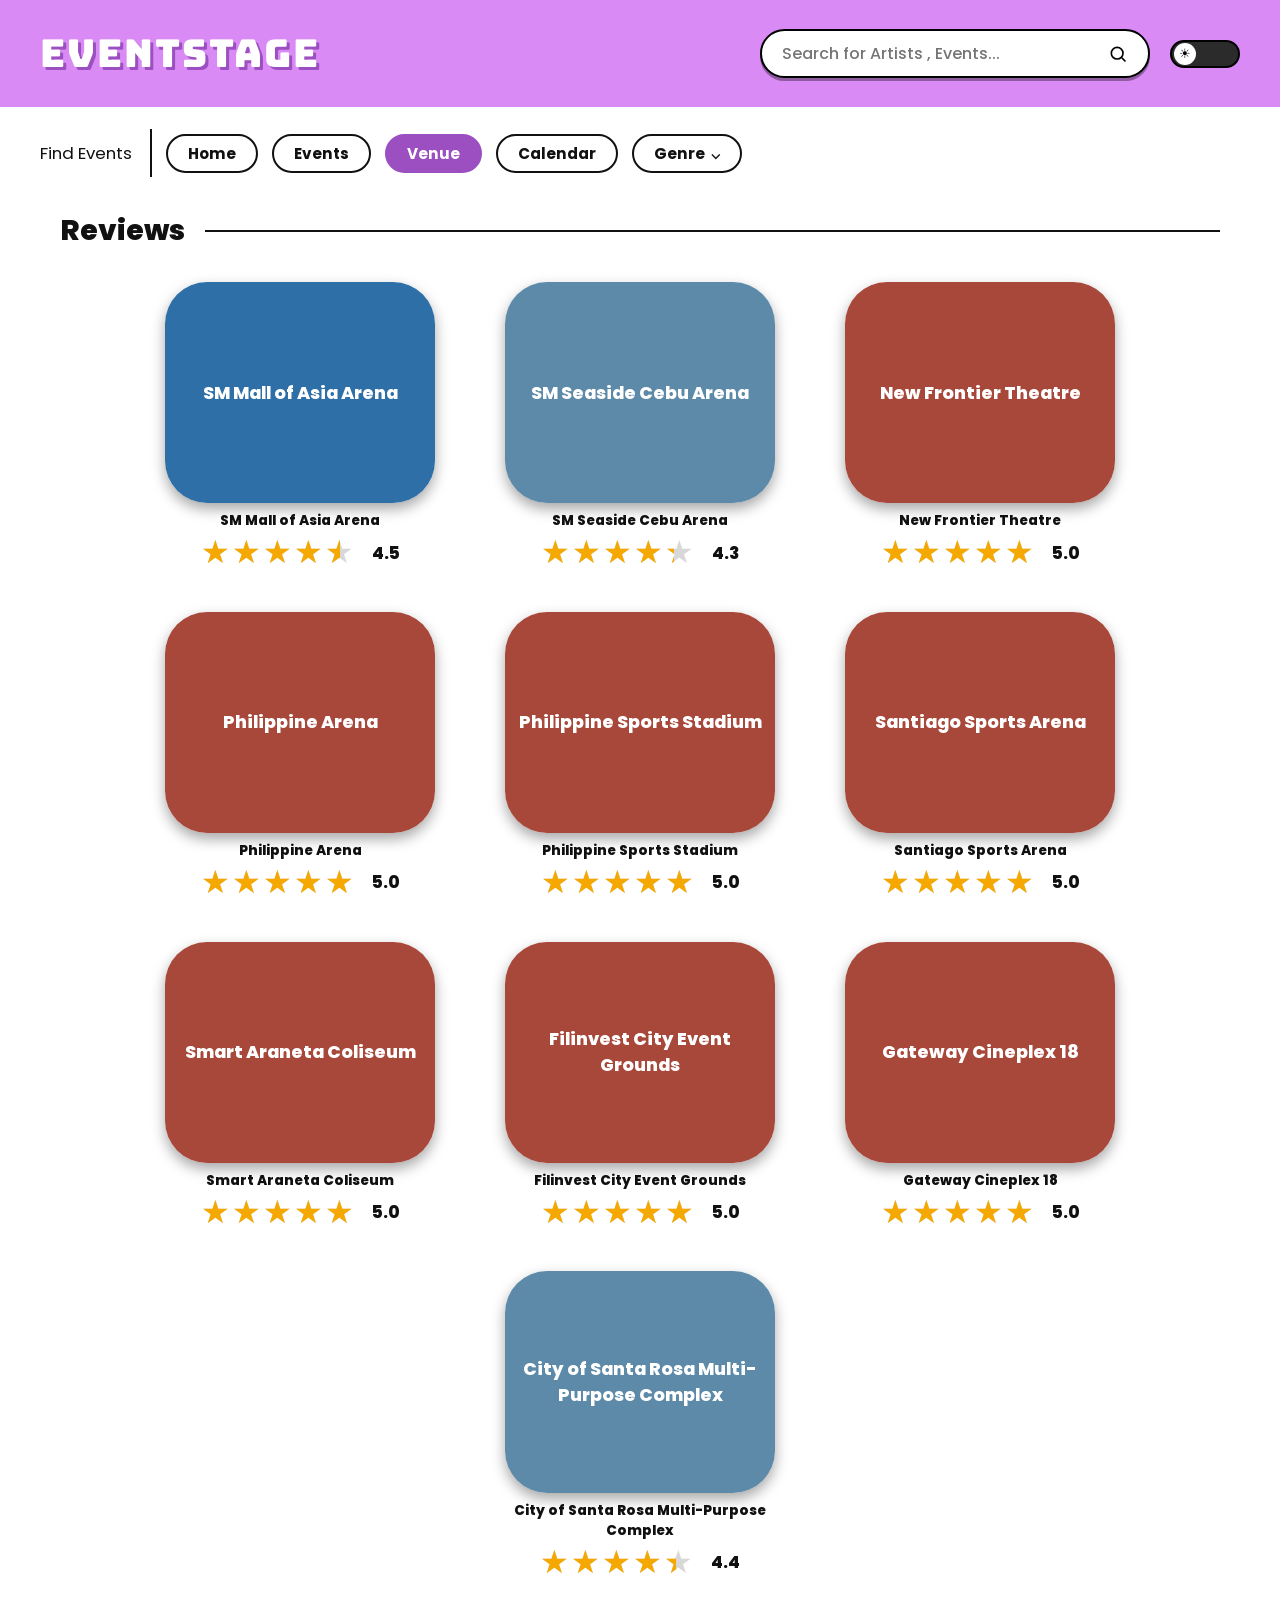
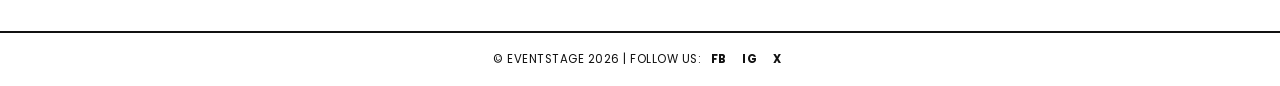
==== venue/venue.html @ 8236c43d "Add files via upload" ====
<!DOCTYPE html>
<html lang="en">
<head>
<meta charset="UTF-8">
<meta name="viewport" content="width=device-width, initial-scale=1">
<title>Eventstage | Venue</title>
<link href="https://fonts.googleapis.com/css2?family=Poppins:wght@400;500;600;700;800&family=Bungee&display=swap" rel="stylesheet">
<link rel="stylesheet" href="../shared/base.css">
<link rel="stylesheet" href="venue.css">
</head>
<body data-page="venue">

<header>
  <a href="../home/home.html" class="logo">EVENTSTAGE</a>
  <div class="header-right">
    <form class="search" id="searchForm" role="search">
      <input id="searchInput" type="text" placeholder="Search for Artists , Events..." autocomplete="off">
      <button type="submit" aria-label="Search"><svg viewBox="0 0 24 24"><circle cx="11" cy="11" r="7"/><path d="M21 21l-4.3-4.3"/></svg></button>
    </form>
    <div class="toggle" id="themeToggle" title="Toggle dark mode"></div>
  </div>
</header>

<nav class="nav">
  <span class="label">Find Events</span>
  <a class="pill" href="../home/home.html">Home</a>
  <a class="pill" href="../events/events.html">Events</a>
  <a class="pill active" href="../venue/venue.html">Venue</a>
  <a class="pill" href="../calendar/calendar.html">Calendar</a>
  <div class="dropdown" id="genreDropdown">
    <button class="pill" id="genreBtn" type="button">Genre &nbsp;⌵</button>
    <div class="dropdown-menu" id="genreMenu"></div>
  </div>
</nav>

<main>
  <div class="section-title"><h2>Reviews</h2><span></span></div>
  <div class="venue-grid" id="venueGrid"></div>
</main>

<footer class="footer">© EVENTSTAGE 2026 | FOLLOW US: <a href="#">FB</a> <a href="#">IG</a> <a href="#">X</a></footer>

<script src="../shared/data.js"></script>
<script src="../shared/common.js"></script>
<script src="venue.js"></script>
</body>
</html>
---- shared/base.css ----
/* ===== Eventstage shared styles (header, nav, theme, footer) - used by every page ===== */
:root{
  --bg:#ffffff; --text:#111; --header:#d98af5; --accent:#9b4fc0;
  --accent-soft:#d3a8e0; --accent-border:#ecd0f7; --card-shadow:rgba(0,0,0,.35);
  --arrow:#8e44ad; --cal-head:#dcc8f5; --cal-event:#b9a0e6; --cal-line:#c9b2ee; --muted:#bbb;
}
body.dark{
  --bg:#16121a; --text:#f3eaf8; --header:#6b2f86; --accent:#b565d9;
  --accent-soft:#5a3a69; --accent-border:#7a4d90; --card-shadow:rgba(0,0,0,.8);
  --arrow:#c47be6; --cal-head:#4a2f60; --cal-event:#7a4d9e; --cal-line:#5d4075; --muted:#6a5a75;
}
*{box-sizing:border-box;margin:0;padding:0}
body{font-family:'Poppins',sans-serif;background:var(--bg);color:var(--text);transition:background .3s,color .3s;min-height:100vh;display:flex;flex-direction:column}
main{flex:1}
a{color:inherit;text-decoration:none}

/* Header */
header{background:var(--header);display:flex;align-items:center;justify-content:space-between;gap:20px;padding:28px 40px;flex-wrap:wrap}
.logo{font-family:'Bungee',sans-serif;font-size:2.4rem;color:#fff;letter-spacing:2px;text-shadow:3px 3px 0 var(--accent)}
.header-right{display:flex;align-items:center;gap:20px;flex:1;justify-content:flex-end;min-width:260px}
.search{display:flex;align-items:center;background:#fff;border:2.5px solid #000;border-radius:40px;padding:10px 20px;width:100%;max-width:390px;box-shadow:0 3px 0 rgba(0,0,0,.35)}
.search input{border:none;outline:none;flex:1;font:500 1rem 'Poppins',sans-serif;color:#555;background:transparent;min-width:0}
.search button{border:none;background:none;cursor:pointer;display:grid;place-items:center}
.search svg{width:20px;height:20px;stroke:#000;fill:none;stroke-width:2}
.toggle{width:70px;height:28px;border-radius:20px;background:#2b2b2b;border:2px solid #000;position:relative;cursor:pointer;flex-shrink:0}
.toggle::after{content:"☀";position:absolute;top:1px;left:2px;width:22px;height:22px;border-radius:50%;background:#fff;color:#000;font-size:.8rem;display:grid;place-items:center;transition:transform .3s}
body.dark .toggle::after{transform:translateX(40px);content:"☾"}

/* Nav */
.nav{display:flex;align-items:center;gap:14px;padding:22px 40px;flex-wrap:wrap}
.nav .label{padding-right:18px;border-right:2px solid var(--text);line-height:3rem;font-size:1.05rem}
.pill{font:700 .95rem 'Poppins',sans-serif;border:2px solid var(--text);color:var(--text);background:transparent;border-radius:30px;padding:6px 20px;cursor:pointer;transition:.2s;display:inline-block}
.pill:hover{background:var(--accent-soft)}
.pill.active{background:var(--accent);color:#fff;border-color:var(--accent)}
.dropdown{position:relative}
.dropdown-menu{display:none;position:absolute;top:110%;left:0;background:var(--bg);border:2px solid var(--text);border-radius:14px;min-width:160px;z-index:20;overflow:hidden}
.dropdown.open .dropdown-menu{display:block}
.dropdown-menu a{display:block;padding:9px 16px;font:500 .9rem 'Poppins',sans-serif}
.dropdown-menu a:hover,.dropdown-menu a.sel{background:var(--accent);color:#fff}

/* Shared bits */
.section-title{display:flex;align-items:center;gap:20px;padding:10px 60px 0}
.section-title h2{font-size:1.8rem;font-weight:800}
.section-title span{flex:1;height:2px;background:var(--text)}
.poster{position:relative;overflow:hidden}
.poster img{position:relative;z-index:1;width:100%;height:100%;object-fit:cover;display:block}
.poster .fallback{position:absolute;inset:0;display:grid;place-items:center;text-align:center;padding:12px;font-weight:800;color:#fff;font-size:.9rem}
.empty{text-align:center;padding:60px 20px;font-size:1.1rem}

/* Footer */
.footer{text-align:center;font-size:.72rem;letter-spacing:.5px;padding:18px 20px;border-top:2px solid var(--text);margin-top:30px}
.footer a{margin:0 6px;font-weight:700}
.footer a:hover{color:var(--accent)}

@media(max-width:640px){
  header,.nav{padding:18px 20px}
  .logo{font-size:1.8rem}
  .section-title{padding:10px 20px 0}
}
---- venue/venue.css ----
/* ===== Venue page ===== */
.venue-grid{display:flex;justify-content:center;flex-wrap:wrap;gap:40px 70px;padding:30px 60px 20px}
.venue-card{width:270px;text-align:center;display:block;transition:transform .2s}
.venue-card:hover{transform:translateY(-6px)}
.venue-card .poster{width:100%;aspect-ratio:1/0.82;border-radius:42px;box-shadow:0 6px 14px var(--card-shadow)}
.venue-card .fallback{font-size:1.1rem}
.venue-card h3{margin-top:8px;font-size:.85rem;font-weight:800}
.rating{display:flex;align-items:center;justify-content:center;gap:16px;margin-top:2px}
.stars{position:relative;display:inline-block;font-size:2rem;line-height:1.2;letter-spacing:2px;color:#d8d8d8;white-space:nowrap}
.stars .fill{position:absolute;left:0;top:0;overflow:hidden;color:#f5a800}
.score{font-weight:800;font-size:1.05rem}

@media(max-width:640px){ .venue-grid{padding:20px} }
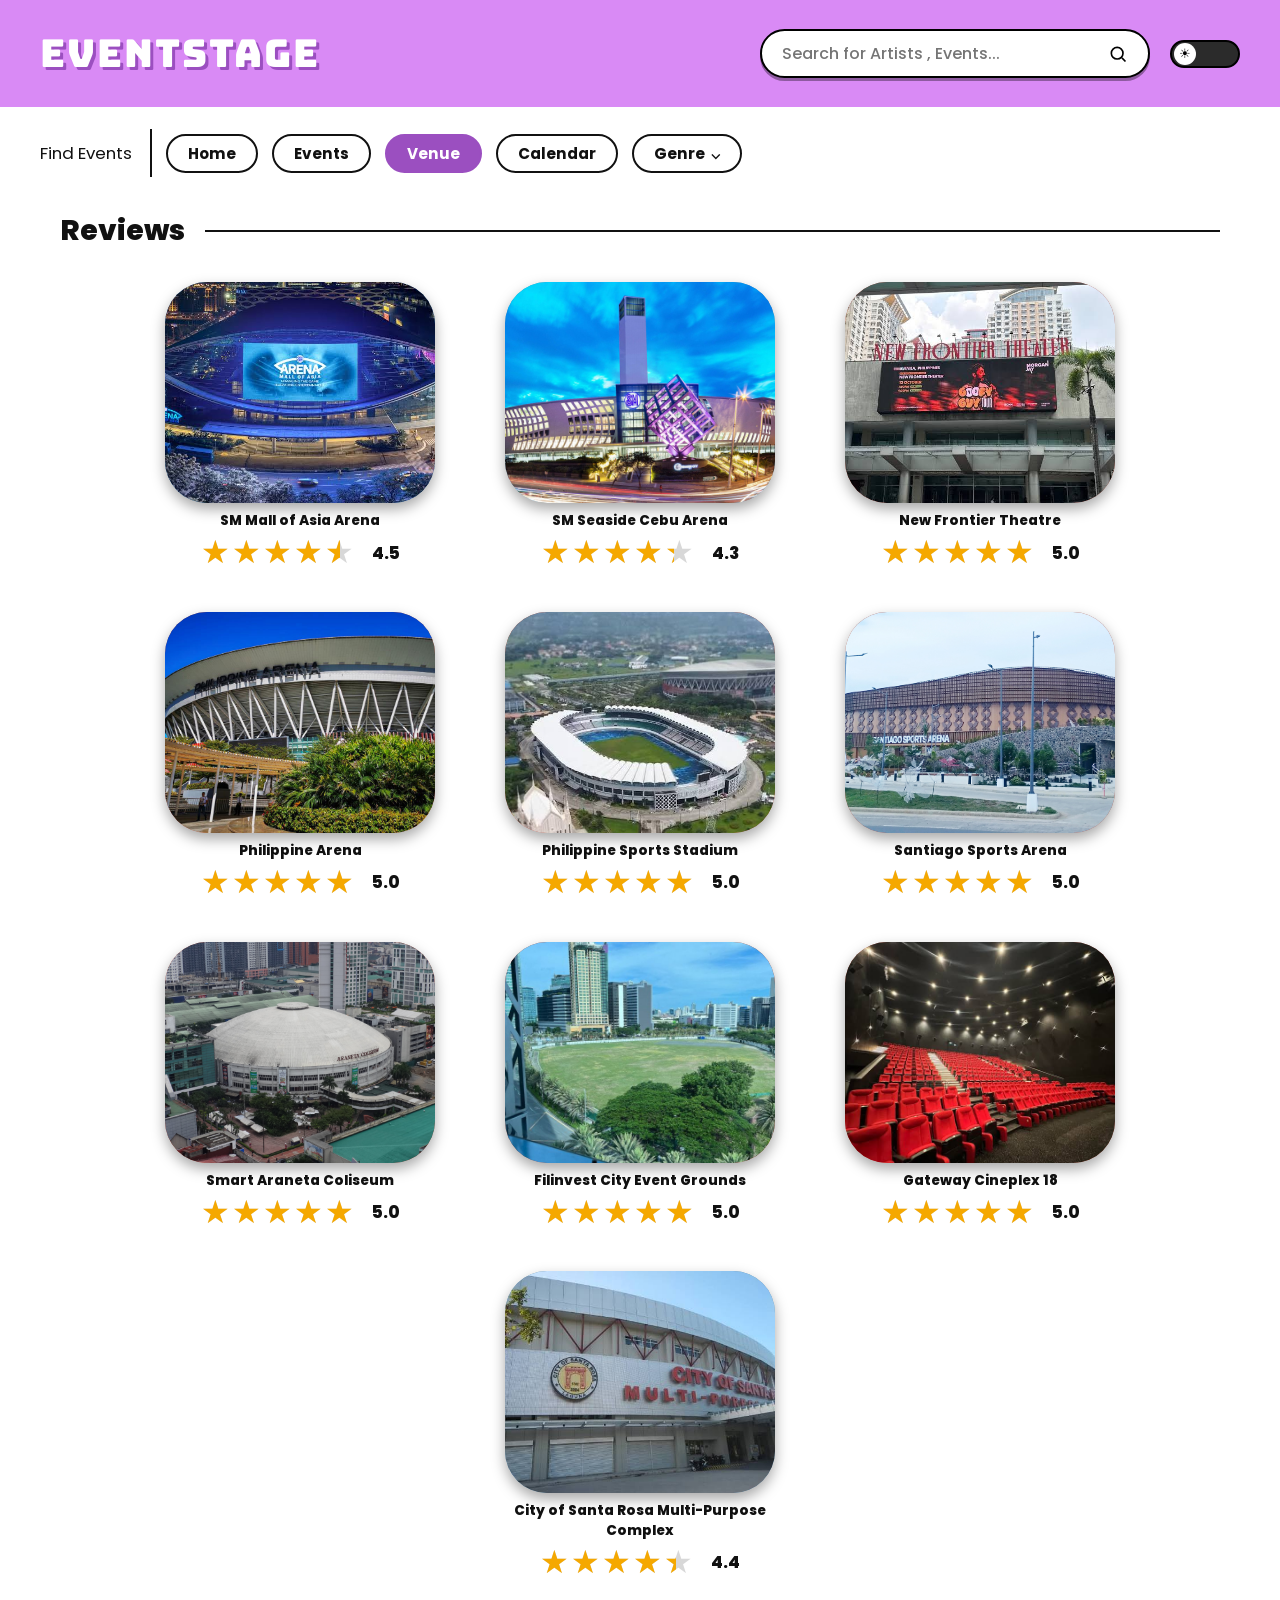
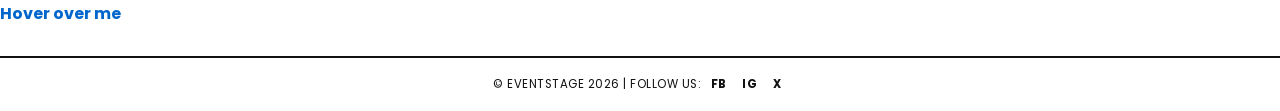
==== commit 02cfdd02: "Add hover container for venue reviews Added a hover container with a comment box to display venue re" ====
--- a/venue/venue.html
+++ b/venue/venue.html
@@ -38,6 +38,11 @@
   <div class="venue-grid" id="venueGrid"></div>
 </main>
 
+<span class="hover-container">
+  Hover over me
+  <span class="comment-box">Wow! This venue is soo good!! I would love to come back again</span>
+</span>
+
 <footer class="footer">© EVENTSTAGE 2026 | FOLLOW US: <a href="#">FB</a> <a href="#">IG</a> <a href="#">X</a></footer>
 
 <script src="../shared/data.js"></script>
--- a/venue/venue.css
+++ b/venue/venue.css
@@ -11,3 +11,47 @@
 .score{font-weight:800;font-size:1.05rem}
 
 @media(max-width:640px){ .venue-grid{padding:20px} }
+
+.hover-container {
+  position: relative;
+  display: inline-block;
+  cursor: pointer;
+  font-weight: bold;
+  color: #0066cc;
+}
+
+.hover-container .comment-box {
+  visibility: hidden;
+  width: 200px;
+  background-color: #333;
+  color: #fff;
+  text-align: center;
+  border-radius: 6px;
+  padding: 8px 12px;
+  font-weight: normal;
+
+  position: absolute;
+  z-index: 1;
+  bottom: 125%;
+  left: 50%;
+  transform: translateX(-50%);
+
+  opacity: 0;
+  transition: opacity 0.3s;
+}
+
+.hover-container .comment-box::after {
+  content: "";
+  position: absolute;
+  top: 100%;
+  left: 50%;
+  margin-left: -5px;
+  border-width: 5px;
+  border-style: solid;
+  border-color: #333 transparent transparent transparent;
+}
+
+.hover-container:hover .comment-box {
+  visibility: visible;
+  opacity: 1;
+}
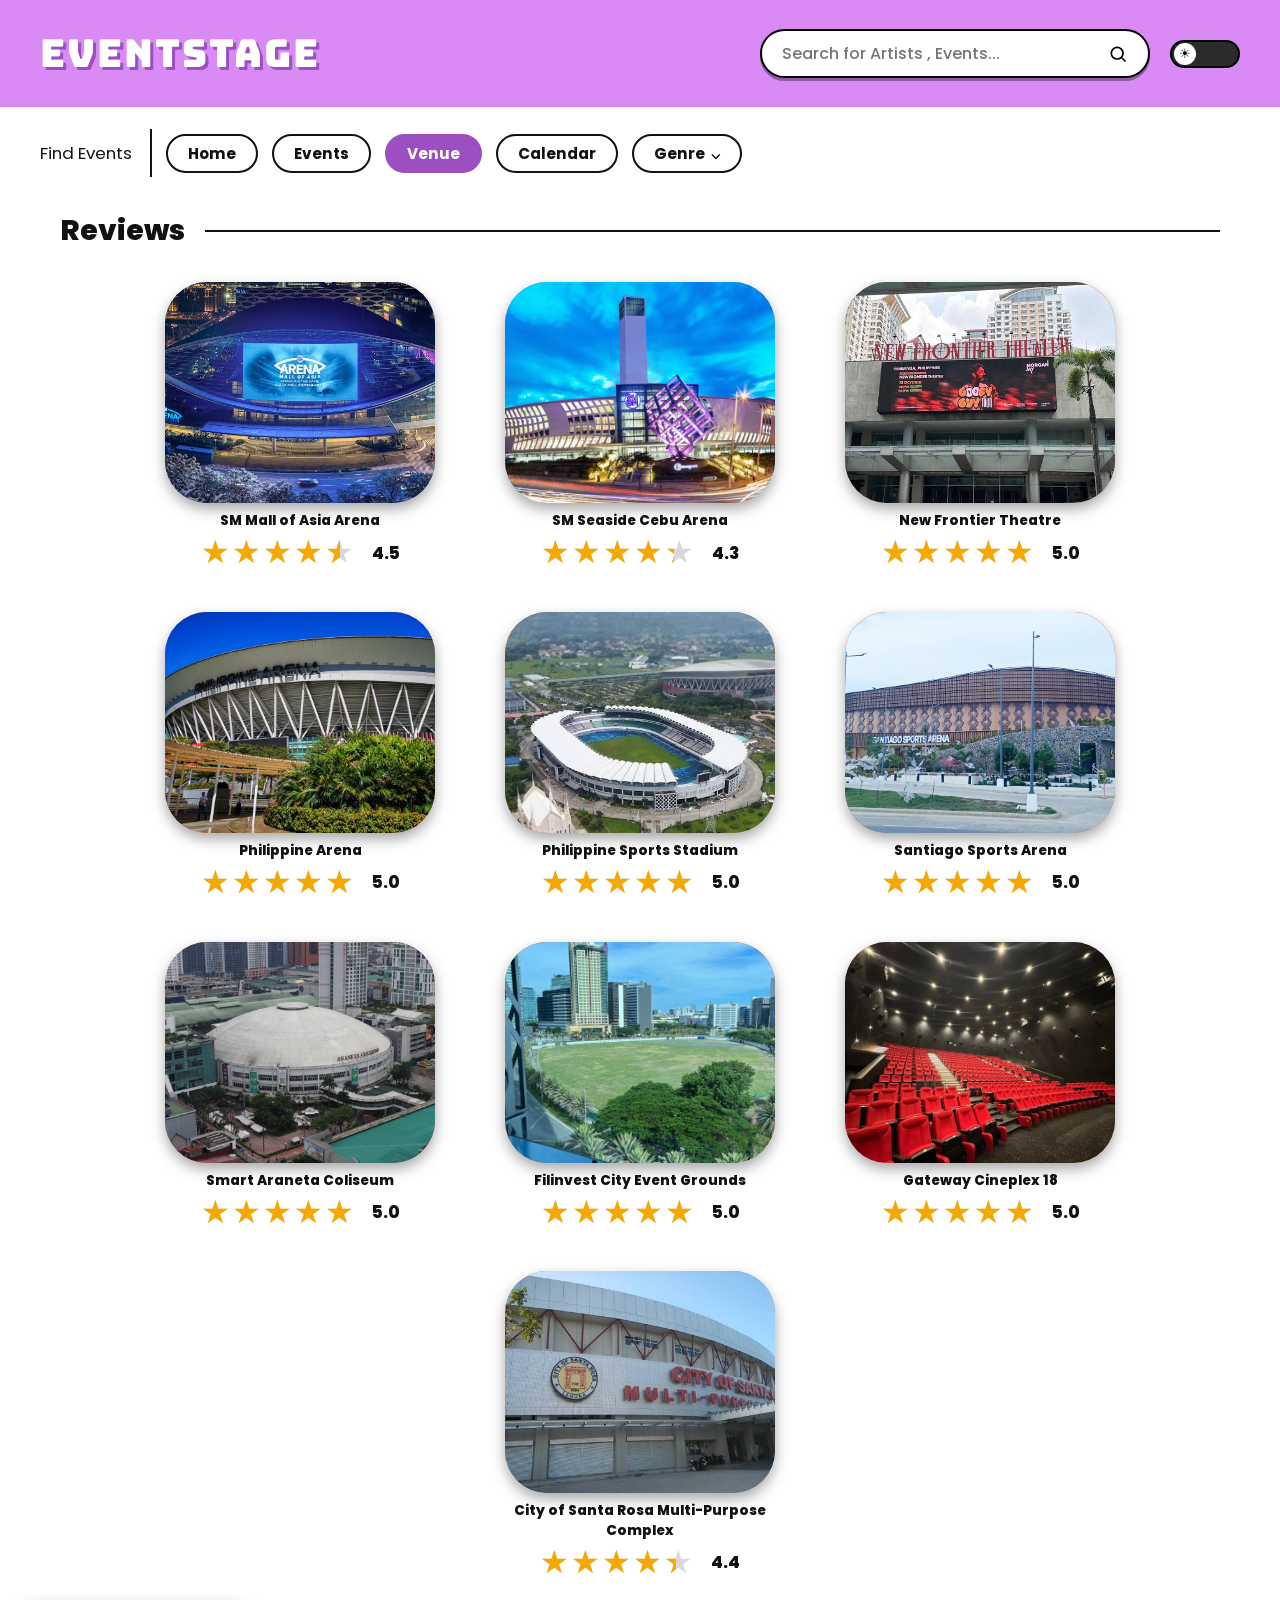
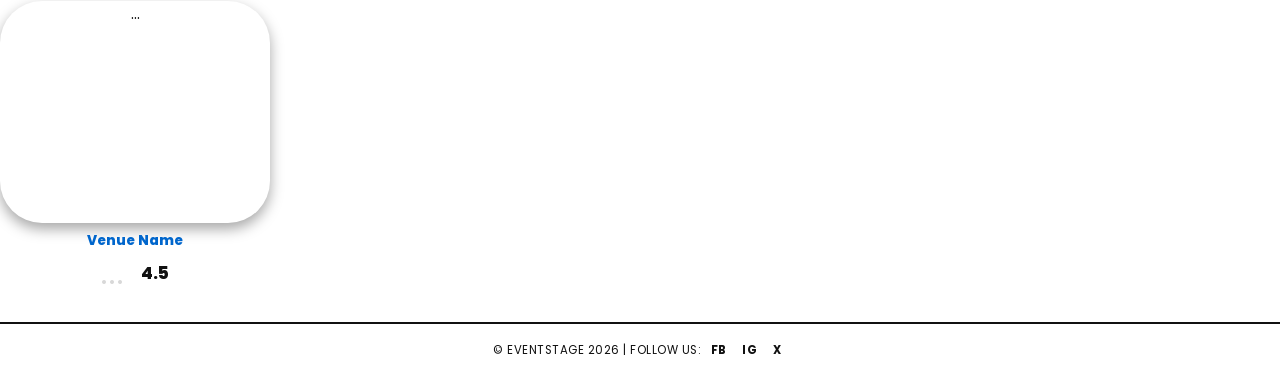
==== commit 949af5ef: "Add venue card with hover comment box" ====
--- a/venue/venue.html
+++ b/venue/venue.html
@@ -38,10 +38,17 @@
   <div class="venue-grid" id="venueGrid"></div>
 </main>
 
-<span class="hover-container">
-  Hover over me
-  <span class="comment-box">Wow! This venue is soo good!! I would love to come back again</span>
-</span>
+<div class="venue-card">
+  <div class="poster">...</div>
+  <h3 class="hover-container">
+    Venue Name
+    <span class="comment-box">Great place, open until midnight!</span>
+  </h3>
+  <div class="rating">
+    <span class="stars">...</span>
+    <span class="score">4.5</span>
+  </div>
+</div>
 
 <footer class="footer">© EVENTSTAGE 2026 | FOLLOW US: <a href="#">FB</a> <a href="#">IG</a> <a href="#">X</a></footer>
 
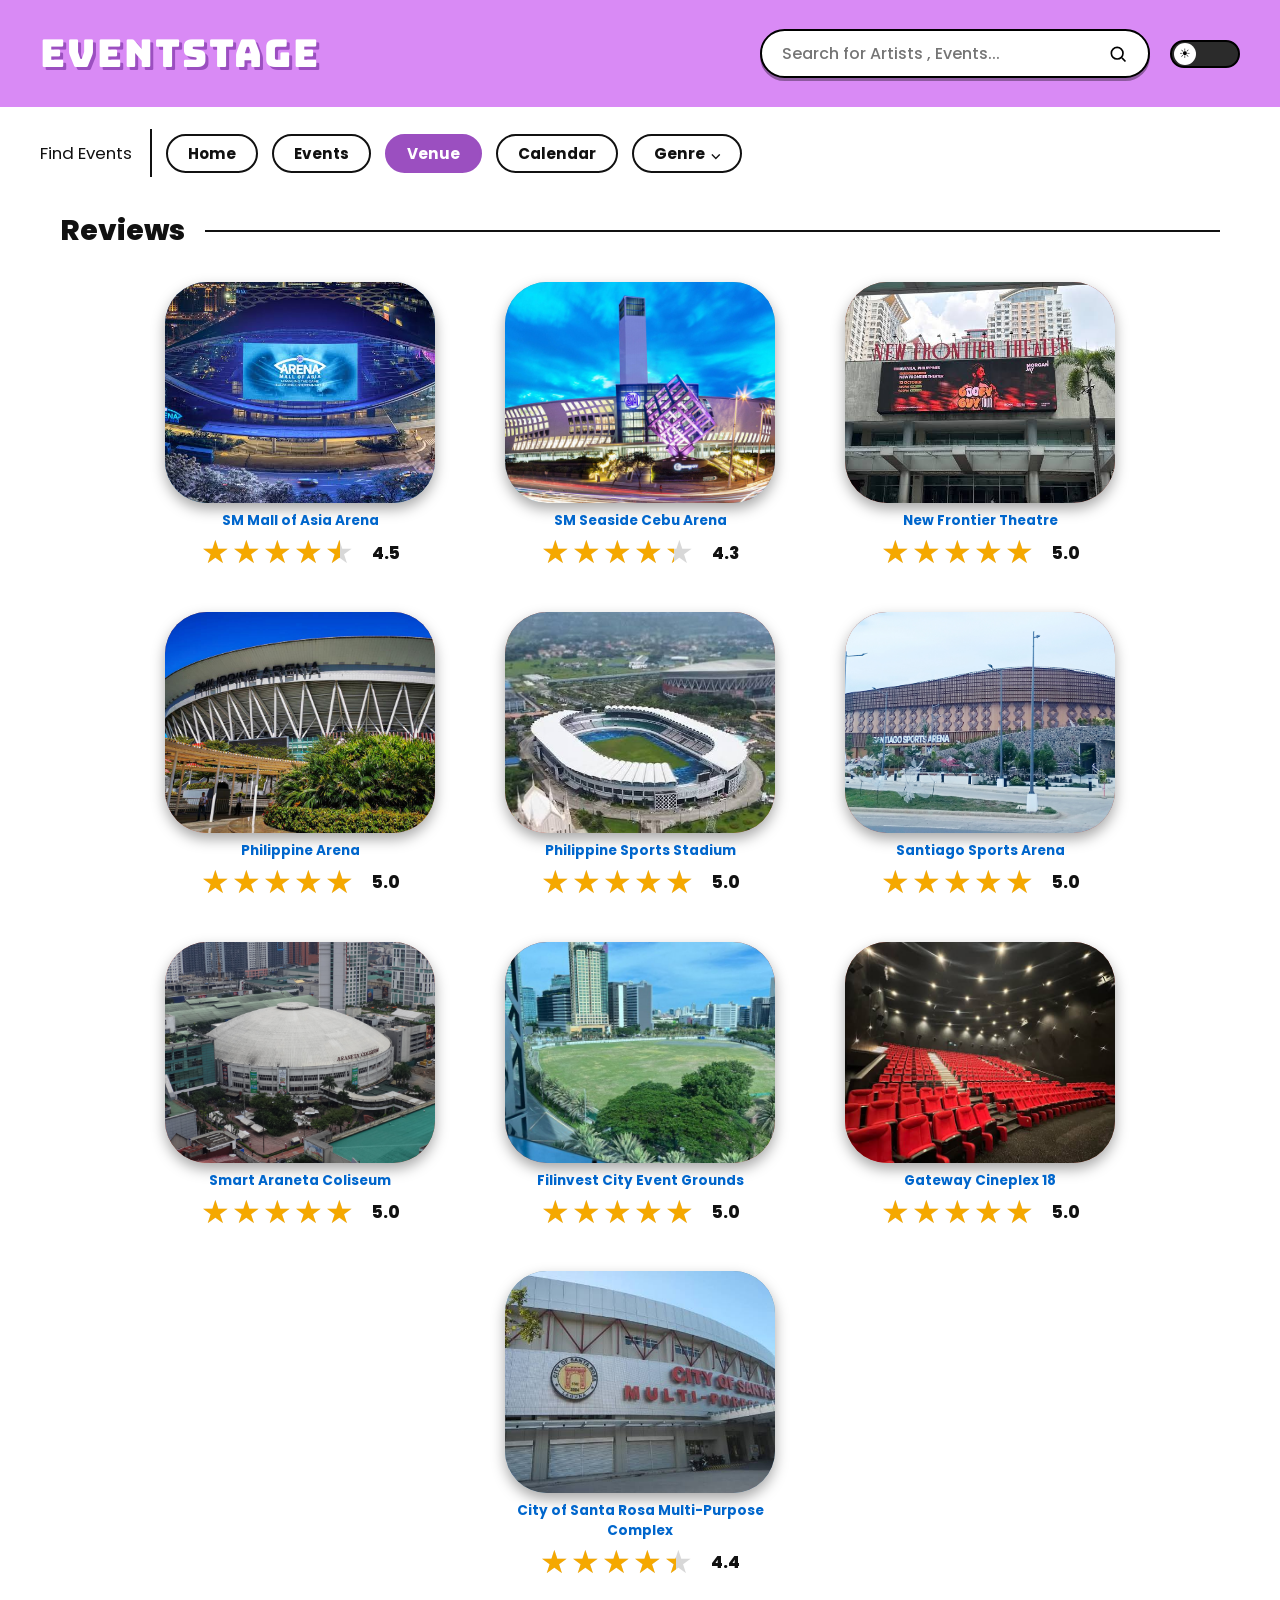
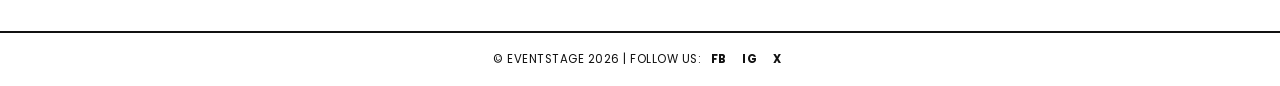
==== commit 4cfa80c4: "Remove venue card from venue.html Removed venue card section from the HTML." ====
--- a/venue/venue.html
+++ b/venue/venue.html
@@ -38,17 +38,7 @@
   <div class="venue-grid" id="venueGrid"></div>
 </main>
 
-<div class="venue-card">
-  <div class="poster">...</div>
-  <h3 class="hover-container">
-    Venue Name
-    <span class="comment-box">Great place, open until midnight!</span>
-  </h3>
-  <div class="rating">
-    <span class="stars">...</span>
-    <span class="score">4.5</span>
-  </div>
-</div>
+
 
 <footer class="footer">© EVENTSTAGE 2026 | FOLLOW US: <a href="#">FB</a> <a href="#">IG</a> <a href="#">X</a></footer>
 
--- a/venue/venue.css
+++ b/venue/venue.css
@@ -9,8 +9,6 @@
 .stars{position:relative;display:inline-block;font-size:2rem;line-height:1.2;letter-spacing:2px;color:#d8d8d8;white-space:nowrap}
 .stars .fill{position:absolute;left:0;top:0;overflow:hidden;color:#f5a800}
 .score{font-weight:800;font-size:1.05rem}
-
-@media(max-width:640px){ .venue-grid{padding:20px} }
 
 .hover-container {
   position: relative;
@@ -55,3 +53,5 @@
   visibility: visible;
   opacity: 1;
 }
+
+@media(max-width:640px){ .venue-grid{padding:20px} }
